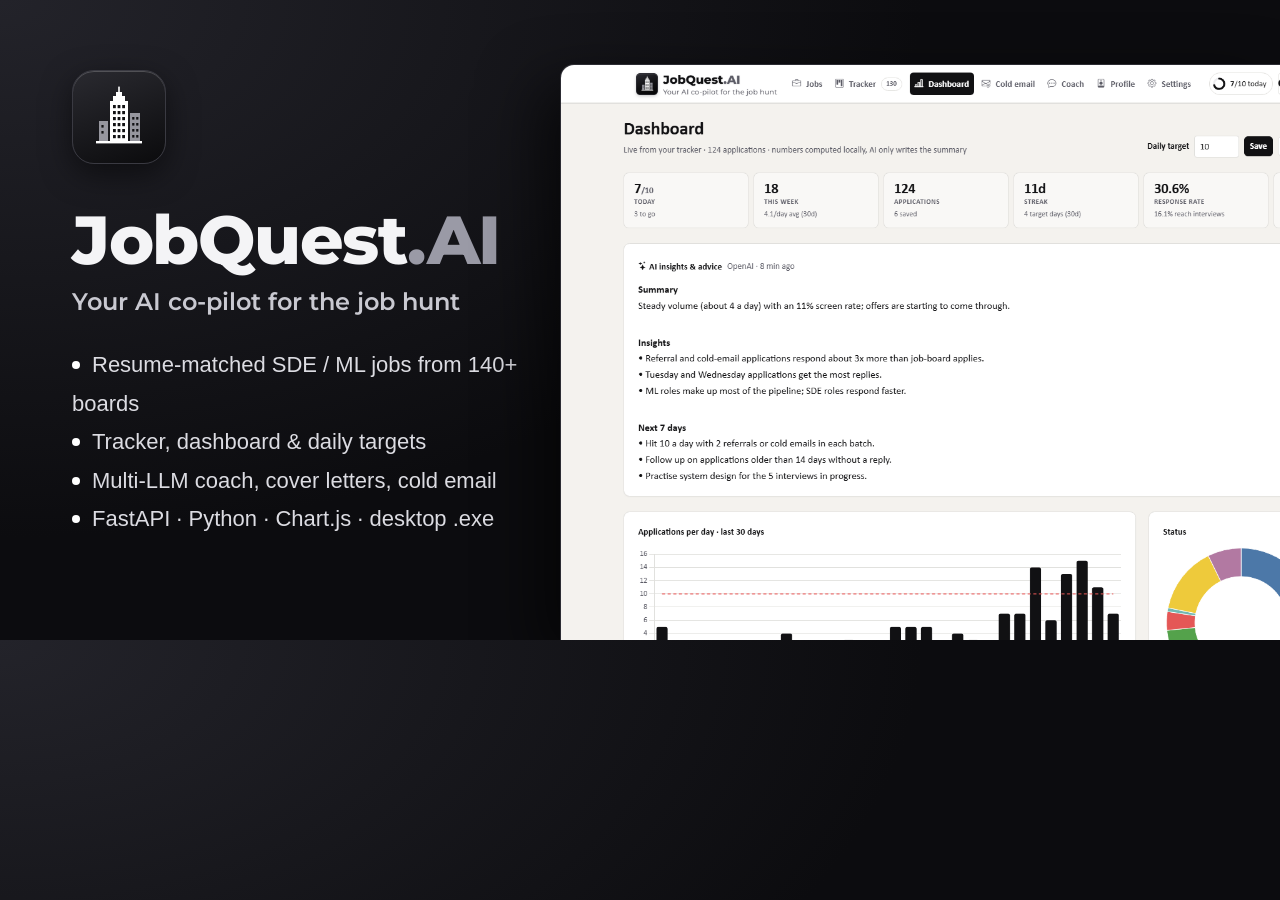
==== docs/banner.html @ d65c5d33 "JobQuest.AI: AI co-pilot for the entry-level job hunt in India FastAPI desktop app that finds entry-" ====
<!doctype html>
<!-- Source of docs/social-preview.png (1280x640). Render: msedge --headless=new --window-size=1280,640 --screenshot=social-preview.png banner.html -->
<html lang="en"><head><meta charset="utf-8">
<link rel="stylesheet" href="https://fonts.googleapis.com/css2?family=Montserrat:wght@600;800&display=swap">
<style>
  html, body { margin: 0; width: 1280px; height: 640px; overflow: hidden; }
  body { background: radial-gradient(120% 140% at 0% 0%, #23232a 0%, #0c0c0f 60%); color: #f4f4f6;
         font-family: Calibri, "Segoe UI", sans-serif; display: grid; grid-template-columns: 560px 1fr; }
  .left { padding: 70px 0 0 72px; }
  .mark { width: 92px; height: 92px; border-radius: 22px; background: linear-gradient(160deg, #2a2a30, #0b0b0d); border: 1px solid #3a3a42;
          box-shadow: inset 0 1px 0 rgba(255,255,255,.2), 0 10px 30px rgba(0,0,0,.5); display: grid; place-items: center; }
  h1 { font-family: Montserrat, sans-serif; font-weight: 800; font-size: 68px; letter-spacing: -1.5px; margin: 34px 0 6px; }
  h1 span { color: #9a9aa6; }
  .tag { font-family: Montserrat, sans-serif; font-weight: 600; font-size: 24px; color: #c9c9d1; margin-bottom: 30px; }
  ul { list-style: none; padding: 0; margin: 0; font-size: 22px; line-height: 1.75; color: #dcdce2; }
  li::before { content: ""; display: inline-block; width: 8px; height: 8px; border-radius: 50%; background: #ffffff; margin: 0 12px 3px 0; }
  .shot { margin-top: 64px; border-radius: 14px 0 0 0; overflow: hidden; box-shadow: -20px 20px 60px rgba(0,0,0,.6);
          border: 1px solid #2c2c33; border-right: 0; border-bottom: 0; }
  .shot img { display: block; width: 900px; }
</style></head>
<body>
  <div class="left">
    <div class="mark"><svg viewBox="0 0 32 32" width="64" height="64" aria-hidden="true"><rect x="21.5" y="14" width="5.0" height="14" fill="#96969e"/><rect x="6" y="18" width="4.5" height="10" fill="#96969e"/><rect x="11.5" y="8" width="9.0" height="20" fill="#ffffff"/><rect x="13" y="5.5" width="6" height="2.5" fill="#ffffff"/><rect x="14.5" y="3.5" width="3.0" height="2.0" fill="#ffffff"/><rect x="15.6" y="0.8" width="0.8" height="2.7" fill="#ffffff"/><rect x="4.5" y="28" width="23.0" height="1.2" fill="#ffffff"/><rect x="13" y="10" width="1.4" height="1.6" fill="#111113"/><rect x="15.3" y="10" width="1.4" height="1.6" fill="#111113"/><rect x="17.6" y="10" width="1.4" height="1.6" fill="#111113"/><rect x="13" y="13" width="1.4" height="1.6" fill="#111113"/><rect x="15.3" y="13" width="1.4" height="1.6" fill="#111113"/><rect x="17.6" y="13" width="1.4" height="1.6" fill="#111113"/><rect x="13" y="16" width="1.4" height="1.6" fill="#111113"/><rect x="15.3" y="16" width="1.4" height="1.6" fill="#111113"/><rect x="17.6" y="16" width="1.4" height="1.6" fill="#111113"/><rect x="13" y="19" width="1.4" height="1.6" fill="#111113"/><rect x="15.3" y="19" width="1.4" height="1.6" fill="#111113"/><rect x="17.6" y="19" width="1.4" height="1.6" fill="#111113"/><rect x="13" y="22" width="1.4" height="1.6" fill="#111113"/><rect x="15.3" y="22" width="1.4" height="1.6" fill="#111113"/><rect x="17.6" y="22" width="1.4" height="1.6" fill="#111113"/><rect x="13" y="25" width="1.4" height="1.6" fill="#111113"/><rect x="15.3" y="25" width="1.4" height="1.6" fill="#111113"/><rect x="17.6" y="25" width="1.4" height="1.6" fill="#111113"/><rect x="22.6" y="16" width="1.1" height="1.3" fill="#111113"/><rect x="24.6" y="16" width="1.1" height="1.3" fill="#111113"/><rect x="22.6" y="19" width="1.1" height="1.3" fill="#111113"/><rect x="24.6" y="19" width="1.1" height="1.3" fill="#111113"/><rect x="22.6" y="22" width="1.1" height="1.3" fill="#111113"/><rect x="24.6" y="22" width="1.1" height="1.3" fill="#111113"/><rect x="22.6" y="25" width="1.1" height="1.3" fill="#111113"/><rect x="24.6" y="25" width="1.1" height="1.3" fill="#111113"/><rect x="7.2" y="20" width="1.1" height="1.3" fill="#111113"/><rect x="7.2" y="23" width="1.1" height="1.3" fill="#111113"/></svg></div>
    <h1>JobQuest<span>.AI</span></h1>
    <div class="tag">Your AI co-pilot for the job hunt</div>
    <ul><li>Resume-matched SDE / ML jobs from 140+ boards</li><li>Tracker, dashboard &amp; daily targets</li>
      <li>Multi-LLM coach, cover letters, cold email</li><li>FastAPI · Python · Chart.js · desktop .exe</li></ul>
  </div>
  <div class="shot"><img src="screenshots/dashboard.png" alt=""></div>
</body></html>
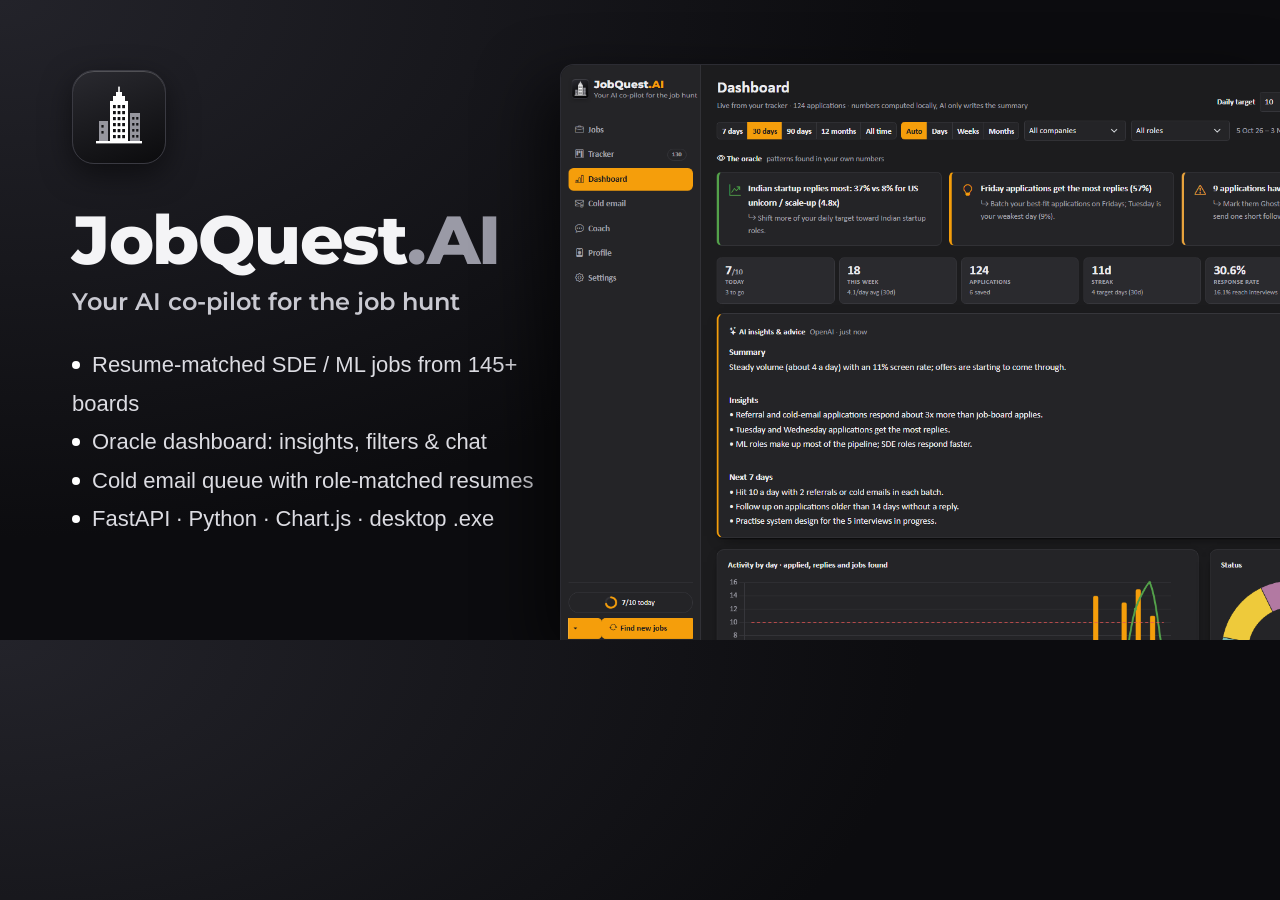
==== commit 65ed4e4f: "Oracle dashboard, name cleanup, role resumes, cold email queue - Dashboard: range / grain / company " ====
--- a/docs/banner.html
+++ b/docs/banner.html
@@ -23,8 +23,8 @@
     <div class="mark"><svg viewBox="0 0 32 32" width="64" height="64" aria-hidden="true"><rect x="21.5" y="14" width="5.0" height="14" fill="#96969e"/><rect x="6" y="18" width="4.5" height="10" fill="#96969e"/><rect x="11.5" y="8" width="9.0" height="20" fill="#ffffff"/><rect x="13" y="5.5" width="6" height="2.5" fill="#ffffff"/><rect x="14.5" y="3.5" width="3.0" height="2.0" fill="#ffffff"/><rect x="15.6" y="0.8" width="0.8" height="2.7" fill="#ffffff"/><rect x="4.5" y="28" width="23.0" height="1.2" fill="#ffffff"/><rect x="13" y="10" width="1.4" height="1.6" fill="#111113"/><rect x="15.3" y="10" width="1.4" height="1.6" fill="#111113"/><rect x="17.6" y="10" width="1.4" height="1.6" fill="#111113"/><rect x="13" y="13" width="1.4" height="1.6" fill="#111113"/><rect x="15.3" y="13" width="1.4" height="1.6" fill="#111113"/><rect x="17.6" y="13" width="1.4" height="1.6" fill="#111113"/><rect x="13" y="16" width="1.4" height="1.6" fill="#111113"/><rect x="15.3" y="16" width="1.4" height="1.6" fill="#111113"/><rect x="17.6" y="16" width="1.4" height="1.6" fill="#111113"/><rect x="13" y="19" width="1.4" height="1.6" fill="#111113"/><rect x="15.3" y="19" width="1.4" height="1.6" fill="#111113"/><rect x="17.6" y="19" width="1.4" height="1.6" fill="#111113"/><rect x="13" y="22" width="1.4" height="1.6" fill="#111113"/><rect x="15.3" y="22" width="1.4" height="1.6" fill="#111113"/><rect x="17.6" y="22" width="1.4" height="1.6" fill="#111113"/><rect x="13" y="25" width="1.4" height="1.6" fill="#111113"/><rect x="15.3" y="25" width="1.4" height="1.6" fill="#111113"/><rect x="17.6" y="25" width="1.4" height="1.6" fill="#111113"/><rect x="22.6" y="16" width="1.1" height="1.3" fill="#111113"/><rect x="24.6" y="16" width="1.1" height="1.3" fill="#111113"/><rect x="22.6" y="19" width="1.1" height="1.3" fill="#111113"/><rect x="24.6" y="19" width="1.1" height="1.3" fill="#111113"/><rect x="22.6" y="22" width="1.1" height="1.3" fill="#111113"/><rect x="24.6" y="22" width="1.1" height="1.3" fill="#111113"/><rect x="22.6" y="25" width="1.1" height="1.3" fill="#111113"/><rect x="24.6" y="25" width="1.1" height="1.3" fill="#111113"/><rect x="7.2" y="20" width="1.1" height="1.3" fill="#111113"/><rect x="7.2" y="23" width="1.1" height="1.3" fill="#111113"/></svg></div>
     <h1>JobQuest<span>.AI</span></h1>
     <div class="tag">Your AI co-pilot for the job hunt</div>
-    <ul><li>Resume-matched SDE / ML jobs from 140+ boards</li><li>Tracker, dashboard &amp; daily targets</li>
-      <li>Multi-LLM coach, cover letters, cold email</li><li>FastAPI · Python · Chart.js · desktop .exe</li></ul>
+    <ul><li>Resume-matched SDE / ML jobs from 145+ boards</li><li>Oracle dashboard: insights, filters &amp; chat</li>
+      <li>Cold email queue with role-matched resumes</li><li>FastAPI · Python · Chart.js · desktop .exe</li></ul>
   </div>
   <div class="shot"><img src="screenshots/dashboard.png" alt=""></div>
 </body></html>
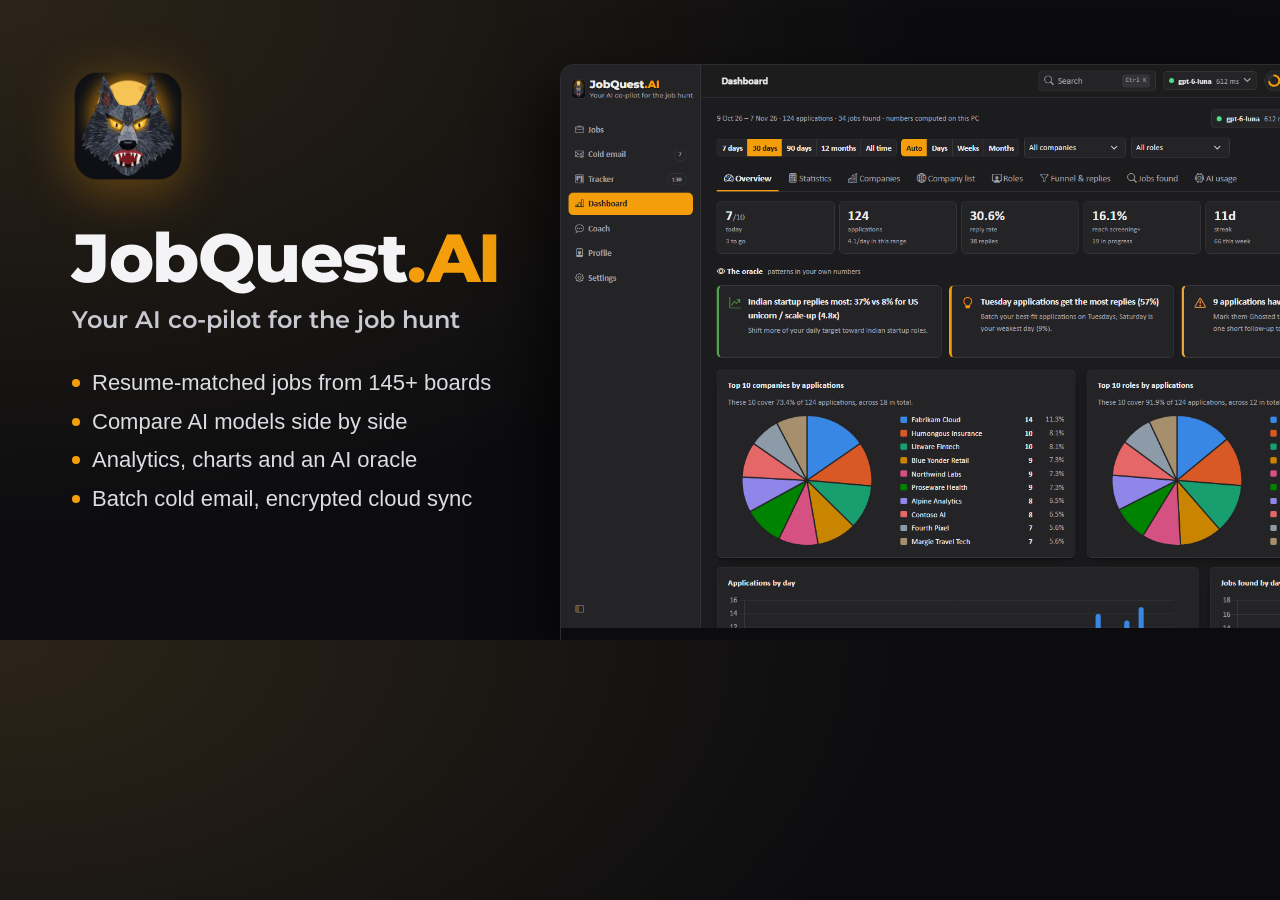
==== commit fe01f418: "Werewolf look, multi-model AI, analytics tabs, batch email and encrypted sync Adds a model switcher," ====
--- a/docs/banner.html
+++ b/docs/banner.html
@@ -4,27 +4,26 @@
 <link rel="stylesheet" href="https://fonts.googleapis.com/css2?family=Montserrat:wght@600;800&display=swap">
 <style>
   html, body { margin: 0; width: 1280px; height: 640px; overflow: hidden; }
-  body { background: radial-gradient(120% 140% at 0% 0%, #23232a 0%, #0c0c0f 60%); color: #f4f4f6;
+  body { background: radial-gradient(120% 140% at 0% 0%, #2c2418 0%, #0c0c0f 60%); color: #f4f4f6;
          font-family: Calibri, "Segoe UI", sans-serif; display: grid; grid-template-columns: 560px 1fr; }
   .left { padding: 70px 0 0 72px; }
-  .mark { width: 92px; height: 92px; border-radius: 22px; background: linear-gradient(160deg, #2a2a30, #0b0b0d); border: 1px solid #3a3a42;
-          box-shadow: inset 0 1px 0 rgba(255,255,255,.2), 0 10px 30px rgba(0,0,0,.5); display: grid; place-items: center; }
+  .mark { width: 112px; height: 112px; display: block; filter: drop-shadow(0 10px 26px rgba(245,158,11,.35)); }
   h1 { font-family: Montserrat, sans-serif; font-weight: 800; font-size: 68px; letter-spacing: -1.5px; margin: 34px 0 6px; }
-  h1 span { color: #9a9aa6; }
+  h1 span { color: #f59e0b; }
   .tag { font-family: Montserrat, sans-serif; font-weight: 600; font-size: 24px; color: #c9c9d1; margin-bottom: 30px; }
   ul { list-style: none; padding: 0; margin: 0; font-size: 22px; line-height: 1.75; color: #dcdce2; }
-  li::before { content: ""; display: inline-block; width: 8px; height: 8px; border-radius: 50%; background: #ffffff; margin: 0 12px 3px 0; }
+  li::before { content: ""; display: inline-block; width: 8px; height: 8px; border-radius: 50%; background: #f59e0b; margin: 0 12px 3px 0; }
   .shot { margin-top: 64px; border-radius: 14px 0 0 0; overflow: hidden; box-shadow: -20px 20px 60px rgba(0,0,0,.6);
           border: 1px solid #2c2c33; border-right: 0; border-bottom: 0; }
   .shot img { display: block; width: 900px; }
 </style></head>
 <body>
   <div class="left">
-    <div class="mark"><svg viewBox="0 0 32 32" width="64" height="64" aria-hidden="true"><rect x="21.5" y="14" width="5.0" height="14" fill="#96969e"/><rect x="6" y="18" width="4.5" height="10" fill="#96969e"/><rect x="11.5" y="8" width="9.0" height="20" fill="#ffffff"/><rect x="13" y="5.5" width="6" height="2.5" fill="#ffffff"/><rect x="14.5" y="3.5" width="3.0" height="2.0" fill="#ffffff"/><rect x="15.6" y="0.8" width="0.8" height="2.7" fill="#ffffff"/><rect x="4.5" y="28" width="23.0" height="1.2" fill="#ffffff"/><rect x="13" y="10" width="1.4" height="1.6" fill="#111113"/><rect x="15.3" y="10" width="1.4" height="1.6" fill="#111113"/><rect x="17.6" y="10" width="1.4" height="1.6" fill="#111113"/><rect x="13" y="13" width="1.4" height="1.6" fill="#111113"/><rect x="15.3" y="13" width="1.4" height="1.6" fill="#111113"/><rect x="17.6" y="13" width="1.4" height="1.6" fill="#111113"/><rect x="13" y="16" width="1.4" height="1.6" fill="#111113"/><rect x="15.3" y="16" width="1.4" height="1.6" fill="#111113"/><rect x="17.6" y="16" width="1.4" height="1.6" fill="#111113"/><rect x="13" y="19" width="1.4" height="1.6" fill="#111113"/><rect x="15.3" y="19" width="1.4" height="1.6" fill="#111113"/><rect x="17.6" y="19" width="1.4" height="1.6" fill="#111113"/><rect x="13" y="22" width="1.4" height="1.6" fill="#111113"/><rect x="15.3" y="22" width="1.4" height="1.6" fill="#111113"/><rect x="17.6" y="22" width="1.4" height="1.6" fill="#111113"/><rect x="13" y="25" width="1.4" height="1.6" fill="#111113"/><rect x="15.3" y="25" width="1.4" height="1.6" fill="#111113"/><rect x="17.6" y="25" width="1.4" height="1.6" fill="#111113"/><rect x="22.6" y="16" width="1.1" height="1.3" fill="#111113"/><rect x="24.6" y="16" width="1.1" height="1.3" fill="#111113"/><rect x="22.6" y="19" width="1.1" height="1.3" fill="#111113"/><rect x="24.6" y="19" width="1.1" height="1.3" fill="#111113"/><rect x="22.6" y="22" width="1.1" height="1.3" fill="#111113"/><rect x="24.6" y="22" width="1.1" height="1.3" fill="#111113"/><rect x="22.6" y="25" width="1.1" height="1.3" fill="#111113"/><rect x="24.6" y="25" width="1.1" height="1.3" fill="#111113"/><rect x="7.2" y="20" width="1.1" height="1.3" fill="#111113"/><rect x="7.2" y="23" width="1.1" height="1.3" fill="#111113"/></svg></div>
+    <img class="mark" src="../jobhunt/static/icon.png" alt="">
     <h1>JobQuest<span>.AI</span></h1>
     <div class="tag">Your AI co-pilot for the job hunt</div>
-    <ul><li>Resume-matched SDE / ML jobs from 145+ boards</li><li>Oracle dashboard: insights, filters &amp; chat</li>
-      <li>Cold email queue with role-matched resumes</li><li>FastAPI · Python · Chart.js · desktop .exe</li></ul>
+    <ul><li>Resume-matched jobs from 145+ boards</li><li>Compare AI models side by side</li>
+      <li>Analytics, charts and an AI oracle</li><li>Batch cold email, encrypted cloud sync</li></ul>
   </div>
   <div class="shot"><img src="screenshots/dashboard.png" alt=""></div>
 </body></html>
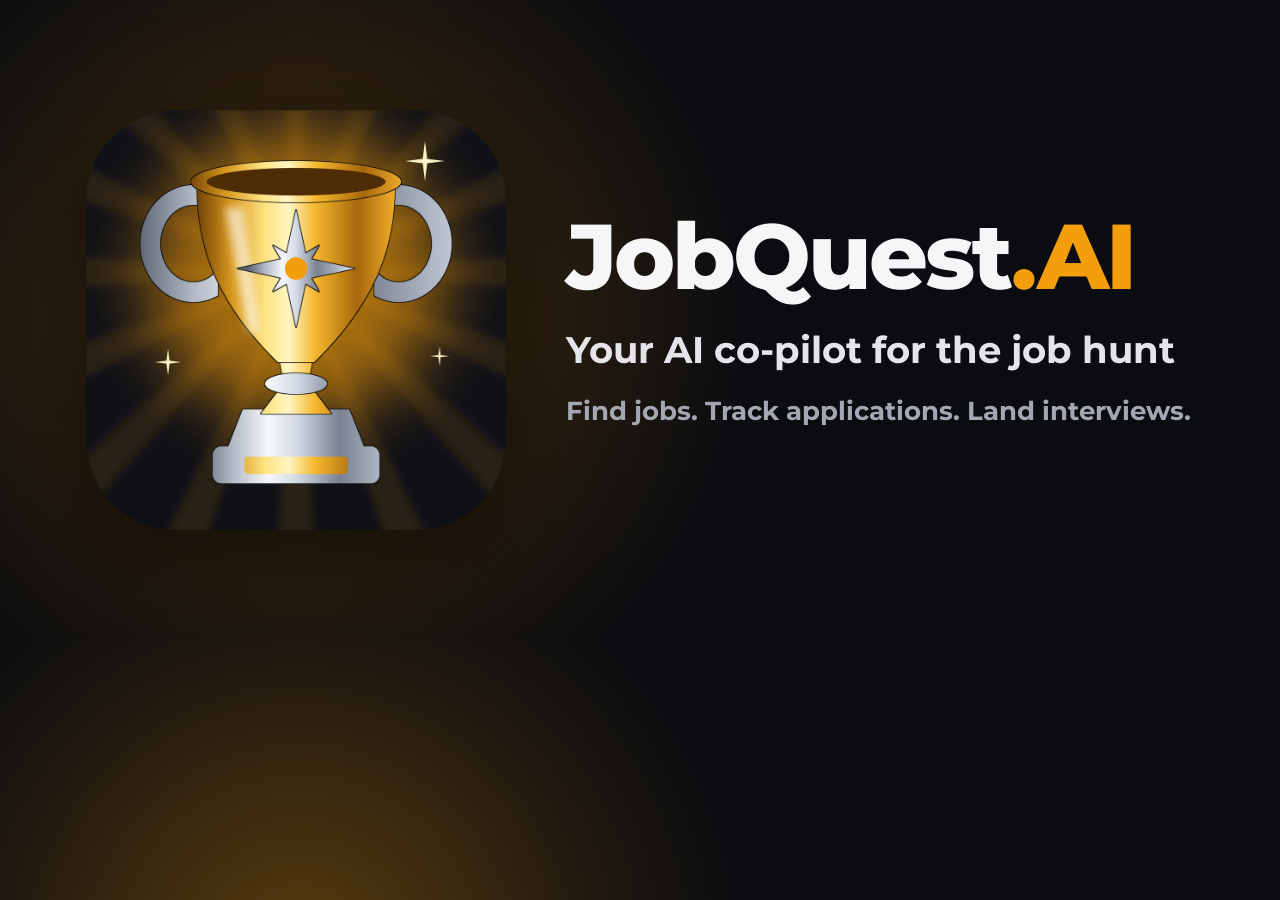
==== commit e679b628: "Trophy logo and custom AI models Replace the werewolf with a silver and gold quest trophy for the lo" ====
--- a/docs/banner.html
+++ b/docs/banner.html
@@ -1,29 +1,25 @@
 <!doctype html>
-<!-- Source of docs/social-preview.png (1280x640). Render: msedge --headless=new --window-size=1280,640 --screenshot=social-preview.png banner.html -->
+<!-- Source of docs/social-preview.png (1280x640). GitHub shows it small, so everything here is big and nothing sits near the edges.
+     Render: msedge --headless=new --window-size=1280,640 --screenshot=social-preview.png banner.html -->
 <html lang="en"><head><meta charset="utf-8">
-<link rel="stylesheet" href="https://fonts.googleapis.com/css2?family=Montserrat:wght@600;800&display=swap">
 <style>
+  @font-face { font-family: Montserrat; font-weight: 800; src: url(../jobhunt/static/vendor/fonts/montserrat-800.woff2) format("woff2"); }
+  @font-face { font-family: Montserrat; font-weight: 700; src: url(../jobhunt/static/vendor/fonts/montserrat-700.woff2) format("woff2"); }
   html, body { margin: 0; width: 1280px; height: 640px; overflow: hidden; }
-  body { background: radial-gradient(120% 140% at 0% 0%, #2c2418 0%, #0c0c0f 60%); color: #f4f4f6;
-         font-family: Calibri, "Segoe UI", sans-serif; display: grid; grid-template-columns: 560px 1fr; }
-  .left { padding: 70px 0 0 72px; }
-  .mark { width: 112px; height: 112px; display: block; filter: drop-shadow(0 10px 26px rgba(245,158,11,.35)); }
-  h1 { font-family: Montserrat, sans-serif; font-weight: 800; font-size: 68px; letter-spacing: -1.5px; margin: 34px 0 6px; }
+  body { position: relative; color: #f6f6f8; font-family: Montserrat, "Segoe UI", sans-serif;
+         background: radial-gradient(620px 620px at 300px 320px, rgba(245, 158, 11, .34) 0%, rgba(245, 158, 11, .1) 46%, transparent 72%), #0b0c10; }
+  .logo { position: absolute; left: 76px; top: 100px; width: 440px; height: 440px; filter: drop-shadow(0 22px 50px rgba(0, 0, 0, .65)); }
+  .text { position: absolute; left: 566px; right: 56px; top: 50%; transform: translateY(-50%); }
+  h1 { margin: 0; font-size: 92px; line-height: 1; font-weight: 800; letter-spacing: -3px; white-space: nowrap; }
   h1 span { color: #f59e0b; }
-  .tag { font-family: Montserrat, sans-serif; font-weight: 600; font-size: 24px; color: #c9c9d1; margin-bottom: 30px; }
-  ul { list-style: none; padding: 0; margin: 0; font-size: 22px; line-height: 1.75; color: #dcdce2; }
-  li::before { content: ""; display: inline-block; width: 8px; height: 8px; border-radius: 50%; background: #f59e0b; margin: 0 12px 3px 0; }
-  .shot { margin-top: 64px; border-radius: 14px 0 0 0; overflow: hidden; box-shadow: -20px 20px 60px rgba(0,0,0,.6);
-          border: 1px solid #2c2c33; border-right: 0; border-bottom: 0; }
-  .shot img { display: block; width: 900px; }
+  .tag { margin-top: 26px; font-size: 37px; white-space: nowrap; line-height: 1.2; font-weight: 700; color: #e4e4ea; }
+  .sub { margin-top: 22px; font-size: 26px; white-space: nowrap; line-height: 1.35; font-weight: 700; color: #a4a7b2; }
 </style></head>
 <body>
-  <div class="left">
-    <img class="mark" src="../jobhunt/static/icon.png" alt="">
+  <img class="logo" src="../packaging/logo.png" alt="">
+  <div class="text">
     <h1>JobQuest<span>.AI</span></h1>
     <div class="tag">Your AI co-pilot for the job hunt</div>
-    <ul><li>Resume-matched jobs from 145+ boards</li><li>Compare AI models side by side</li>
-      <li>Analytics, charts and an AI oracle</li><li>Batch cold email, encrypted cloud sync</li></ul>
+    <div class="sub">Find jobs. Track applications. Land interviews.</div>
   </div>
-  <div class="shot"><img src="screenshots/dashboard.png" alt=""></div>
 </body></html>
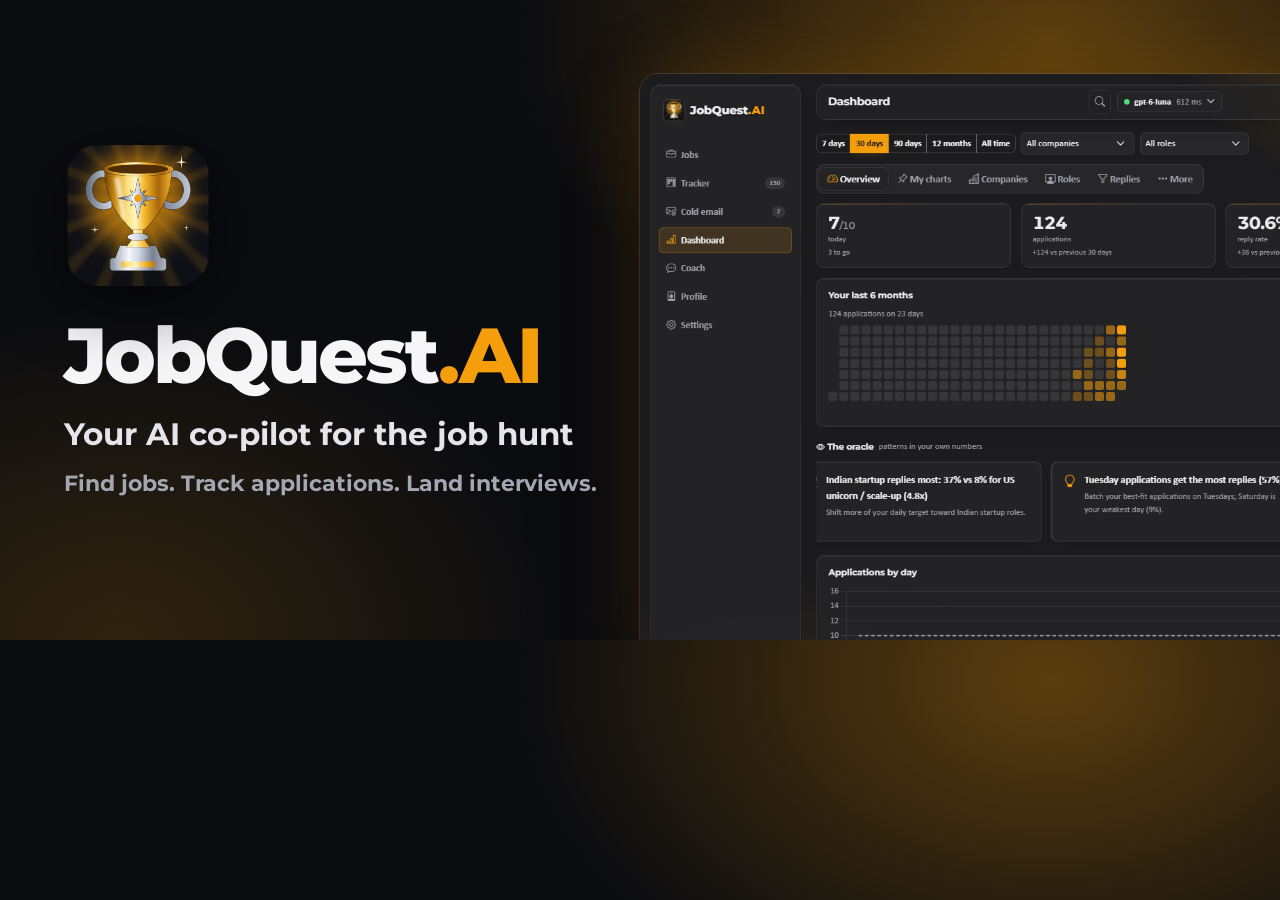
==== commit abb4d2a7: "New design system, any-chart oracle, simpler single-user app Add design.css, a token-based look that" ====
--- a/docs/banner.html
+++ b/docs/banner.html
@@ -1,5 +1,5 @@
 <!doctype html>
-<!-- Source of docs/social-preview.png (1280x640). GitHub shows it small, so everything here is big and nothing sits near the edges.
+<!-- Source of docs/social-preview.png (1280x640). GitHub shows it small, so the name is big and nothing important sits near the edges.
      Render: msedge --headless=new --window-size=1280,640 --screenshot=social-preview.png banner.html -->
 <html lang="en"><head><meta charset="utf-8">
 <style>
@@ -7,17 +7,22 @@
   @font-face { font-family: Montserrat; font-weight: 700; src: url(../jobhunt/static/vendor/fonts/montserrat-700.woff2) format("woff2"); }
   html, body { margin: 0; width: 1280px; height: 640px; overflow: hidden; }
   body { position: relative; color: #f6f6f8; font-family: Montserrat, "Segoe UI", sans-serif;
-         background: radial-gradient(620px 620px at 300px 320px, rgba(245, 158, 11, .34) 0%, rgba(245, 158, 11, .1) 46%, transparent 72%), #0b0c10; }
-  .logo { position: absolute; left: 76px; top: 100px; width: 440px; height: 440px; filter: drop-shadow(0 22px 50px rgba(0, 0, 0, .65)); }
-  .text { position: absolute; left: 566px; right: 56px; top: 50%; transform: translateY(-50%); }
-  h1 { margin: 0; font-size: 92px; line-height: 1; font-weight: 800; letter-spacing: -3px; white-space: nowrap; }
+         background: radial-gradient(760px 520px at 1050px 40px, rgba(245, 158, 11, .34), transparent 70%),
+                     radial-gradient(620px 460px at 120px 640px, rgba(245, 158, 11, .16), transparent 72%), #0b0c10; }
+  .app { position: absolute; left: 640px; top: 74px; width: 1000px; border-radius: 18px; overflow: hidden;
+         box-shadow: 0 0 0 1px rgba(255, 255, 255, .12), 0 40px 90px -20px rgba(0, 0, 0, .85), 0 0 80px -20px rgba(245, 158, 11, .35); }
+  .app img { display: block; width: 100%; }
+  .text { position: absolute; left: 64px; top: 50%; width: 540px; transform: translateY(-50%); }
+  .logo { display: block; width: 148px; height: 148px; margin-bottom: 26px; filter: drop-shadow(0 16px 34px rgba(0, 0, 0, .6)); }
+  h1 { margin: 0; font-size: 78px; line-height: 1; font-weight: 800; letter-spacing: -3px; white-space: nowrap; }
   h1 span { color: #f59e0b; }
-  .tag { margin-top: 26px; font-size: 37px; white-space: nowrap; line-height: 1.2; font-weight: 700; color: #e4e4ea; }
-  .sub { margin-top: 22px; font-size: 26px; white-space: nowrap; line-height: 1.35; font-weight: 700; color: #a4a7b2; }
+  .tag { margin-top: 22px; font-size: 31px; line-height: 1.2; font-weight: 700; color: #e4e4ea; }
+  .sub { margin-top: 16px; font-size: 22px; line-height: 1.35; font-weight: 700; color: #a4a7b2; }
 </style></head>
 <body>
-  <img class="logo" src="../packaging/logo.png" alt="">
+  <div class="app"><img src="screenshots/dashboard-dark.png" alt=""></div>
   <div class="text">
+    <img class="logo" src="../packaging/logo.png" alt="">
     <h1>JobQuest<span>.AI</span></h1>
     <div class="tag">Your AI co-pilot for the job hunt</div>
     <div class="sub">Find jobs. Track applications. Land interviews.</div>
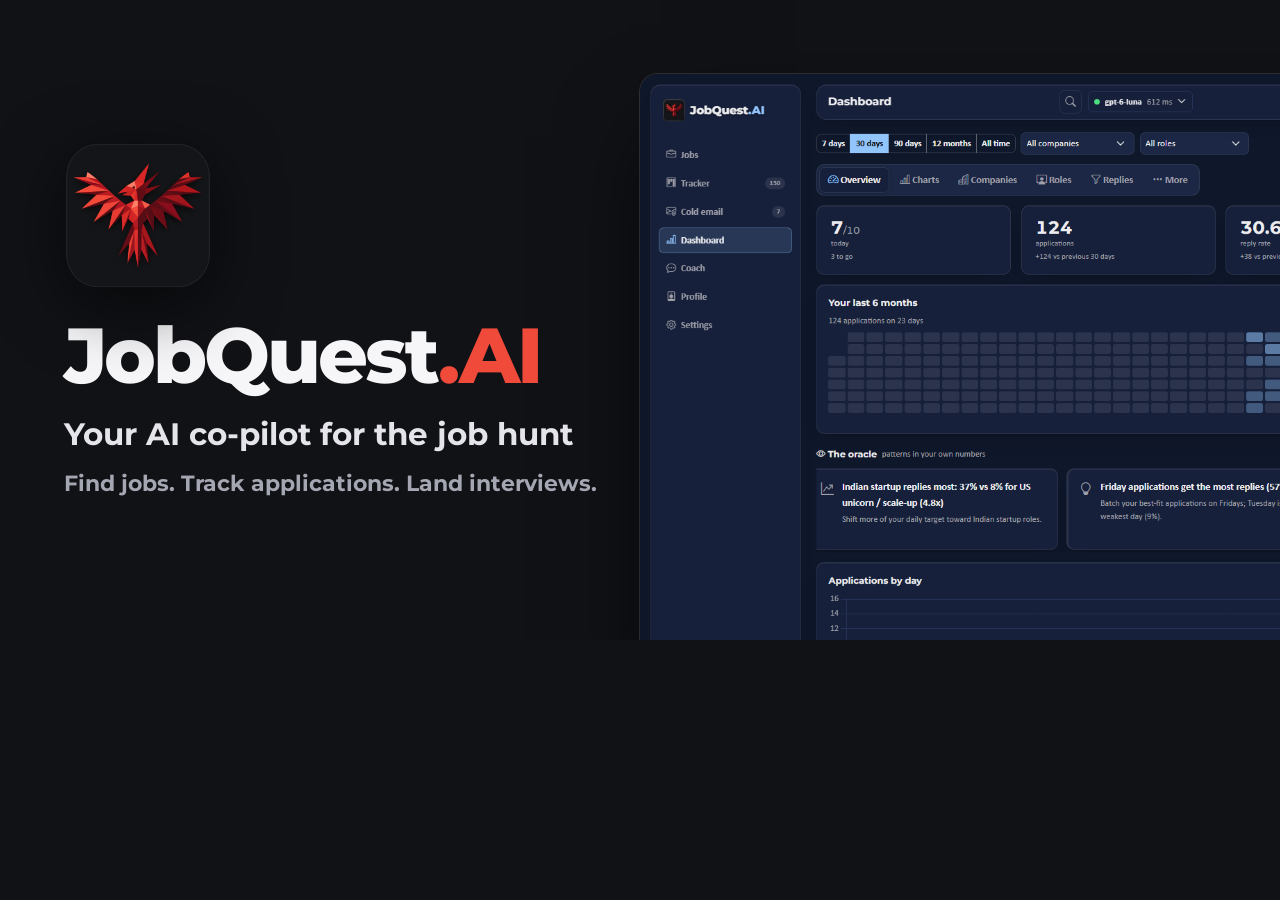
==== commit 4723e9ce: "Phoenix emblem, and retry when a model runs out of tokens The app has a new emblem: a red phoenix bu" ====
--- a/docs/banner.html
+++ b/docs/banner.html
@@ -6,16 +6,14 @@
   @font-face { font-family: Montserrat; font-weight: 800; src: url(../jobhunt/static/vendor/fonts/montserrat-800.woff2) format("woff2"); }
   @font-face { font-family: Montserrat; font-weight: 700; src: url(../jobhunt/static/vendor/fonts/montserrat-700.woff2) format("woff2"); }
   html, body { margin: 0; width: 1280px; height: 640px; overflow: hidden; }
-  body { position: relative; color: #f6f6f8; font-family: Montserrat, "Segoe UI", sans-serif;
-         background: radial-gradient(760px 520px at 1050px 40px, rgba(245, 158, 11, .34), transparent 70%),
-                     radial-gradient(620px 460px at 120px 640px, rgba(245, 158, 11, .16), transparent 72%), #0b0c10; }
+  body { position: relative; color: #f6f6f8; font-family: Montserrat, "Segoe UI", sans-serif; background: #111216; }
   .app { position: absolute; left: 640px; top: 74px; width: 1000px; border-radius: 18px; overflow: hidden;
-         box-shadow: 0 0 0 1px rgba(255, 255, 255, .12), 0 40px 90px -20px rgba(0, 0, 0, .85), 0 0 80px -20px rgba(245, 158, 11, .35); }
+         box-shadow: 0 0 0 1px rgba(255, 255, 255, .12), 0 40px 90px -20px rgba(0, 0, 0, .85); }
   .app img { display: block; width: 100%; }
   .text { position: absolute; left: 64px; top: 50%; width: 540px; transform: translateY(-50%); }
   .logo { display: block; width: 148px; height: 148px; margin-bottom: 26px; filter: drop-shadow(0 16px 34px rgba(0, 0, 0, .6)); }
   h1 { margin: 0; font-size: 78px; line-height: 1; font-weight: 800; letter-spacing: -3px; white-space: nowrap; }
-  h1 span { color: #f59e0b; }
+  h1 span { color: #f04a3a; }        /* the phoenix's red */
   .tag { margin-top: 22px; font-size: 31px; line-height: 1.2; font-weight: 700; color: #e4e4ea; }
   .sub { margin-top: 16px; font-size: 22px; line-height: 1.35; font-weight: 700; color: #a4a7b2; }
 </style></head>
